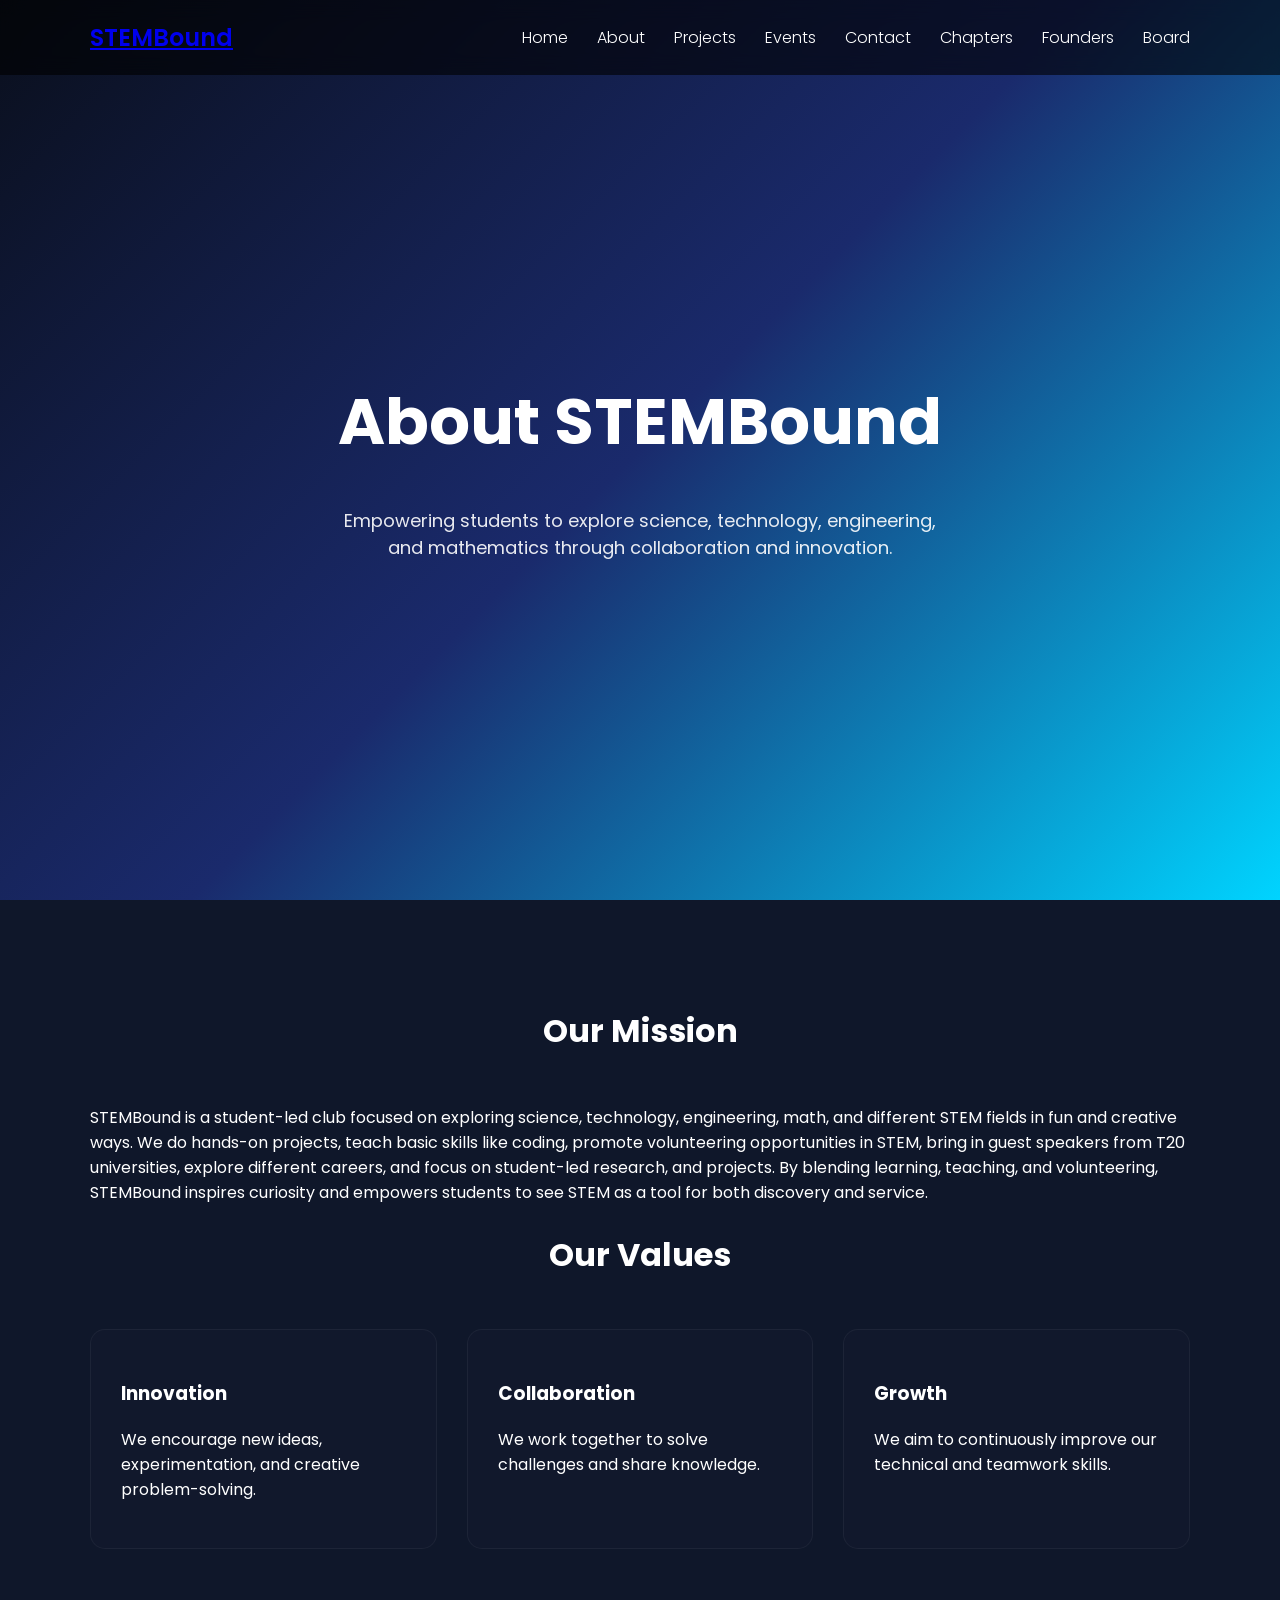
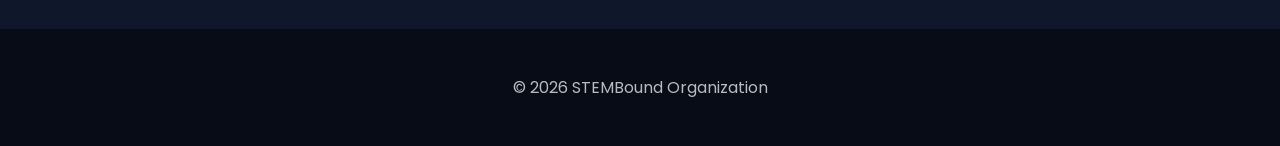
==== about.html @ 4c69267e "Update about.html" ====
<!DOCTYPE html>
<html>
<head>
<title>STEMBound</title>
<link rel="icon" href="stembound-logo.png">
<link href="https://fonts.googleapis.com/css2?family=Poppins:wght@300;400;600&display=swap" rel="stylesheet">
<link rel="stylesheet" href="style.css">
<meta name="viewport" content="width=device-width, initial-scale=1.0">
</head>
<body>

<header>
  <div class="navbar">
    <a href="index.html" class="logo">STEMBound</a>
    <nav>
      <a href="index.html">Home</a>
      <a href="about.html" class="active">About</a>
      <a href="projects.html">Projects</a>
      <a href="events.html">Events</a>
      <a href="contact.html">Contact</a>
      <a href="chapters.html">Chapters</a>
      <a href="founders.html">Founders</a>
      <a href="board.html">Board</a>
    </nav>
  </div>
</header>

<main>
  <section class="hero">
    <h1>About STEMBound</h1>
    <p>Empowering students to explore science, technology, engineering, and mathematics through collaboration and innovation.</p>
  </section>

  <section class="container">
    <h2 class="section-title">Our Mission</h2>
    <p>STEMBound is a student-led club focused on exploring science, technology, engineering, math, and different STEM fields in fun and creative ways. We do hands-on projects, teach basic skills like coding, promote volunteering opportunities in STEM, bring in guest speakers from T20 universities, explore different careers, and focus on student-led research, and projects. By blending learning, teaching, and volunteering, STEMBound inspires curiosity and empowers students to see STEM as a tool for both discovery and service.</p>

    <h2 class="section-title">Our Values</h2>
    <div class="cards">
      <div class="card">
        <h3>Innovation</h3>
        <p>We encourage new ideas, experimentation, and creative problem-solving.</p>
      </div>
      <div class="card">
        <h3>Collaboration</h3>
        <p>We work together to solve challenges and share knowledge.</p>
      </div>
      <div class="card">
        <h3>Growth</h3>
        <p>We aim to continuously improve our technical and teamwork skills.</p>
      </div>
    </div>
  </section>
</main>

<footer>
  <p>© 2026 STEMBound Organization</p>
</footer>

<script src="script.js"></script>
</body>
</html>
---- style.css ----
body {
    display: flex;
    flex-direction: column;
    min-height: 100vh; /* full viewport height */
    margin: 0;
    font-family: 'Poppins', sans-serif;
    background-color: #0f172a;
    color: white;
}

main {
    flex: 1; /* fills remaining space between header and footer */
}


header {
    position: fixed;
    width: 100%;
    top: 0;
    background: rgba(0,0,0,0.6);
    backdrop-filter: blur(10px);
    z-index: 1000;
}

.navbar {
    display: flex;
    justify-content: space-between;
    align-items: center;
    max-width: 1100px;
    margin: auto;
    padding: 20px;
}

.logo {
    font-size: 24px;
    font-weight: 600;
}

nav a {
    color: white;
    text-decoration: none;
    margin-left: 25px;
    font-weight: 300;
    transition: 0.3s;
}

nav a:hover {
    color: #00d4ff;
}


.hero {
    min-height: calc(100vh - 100px); /* fills screen minus header */
    display: flex;
    flex-direction: column;
    justify-content: center; /* vertical centering */
    align-items: center;
    text-align: center;
    padding-top: 50px; /* ensures title isn't cut off */
    padding-bottom: 50px; /* breathing room on shorter screens */
    background: linear-gradient(135deg, #0a0f1c, #1a2a6c, #00d4ff);
}

.hero h1 {
    font-size: 64px;
    margin-bottom: 20px;
}

.hero p {
    max-width: 600px;
    font-size: 18px;
    opacity: 0.9;
}

.button {
    margin-top: 30px;
    padding: 12px 25px;
    background: #00d4ff;
    color: black;
    border-radius: 30px;
    text-decoration: none;
    font-weight: 600;
    transition: 0.3s;
}

.button:hover {
    background: white;
}


.container {
    max-width: 1100px;
    margin: auto;
    padding: 80px 20px; /* spacing inside content */
}

/* optional spacing after hero */
main .container:first-of-type {
    margin-top: 40px; /* prevents content from being too close to hero */
}

.section-title {
    text-align: center;
    margin-bottom: 50px;
    font-size: 32px;
}

/* Cards */
.cards {
    display: grid;
    grid-template-columns: repeat(auto-fit, minmax(250px, 1fr));
    gap: 30px;
}

.card {
    background: #11182c;
    padding: 30px;
    border-radius: 15px;
    transition: 0.3s;
    border: 1px solid rgba(255,255,255,0.05);
}

.card:hover {
    transform: translateY(-10px);
    box-shadow: 0 10px 30px rgba(0,212,255,0.3);
}


footer {
    text-align: center;
    padding: 30px;
    background: #05080f;
    opacity: 0.7;
    margin-top: auto; /* sticks footer to bottom if content is short */
}
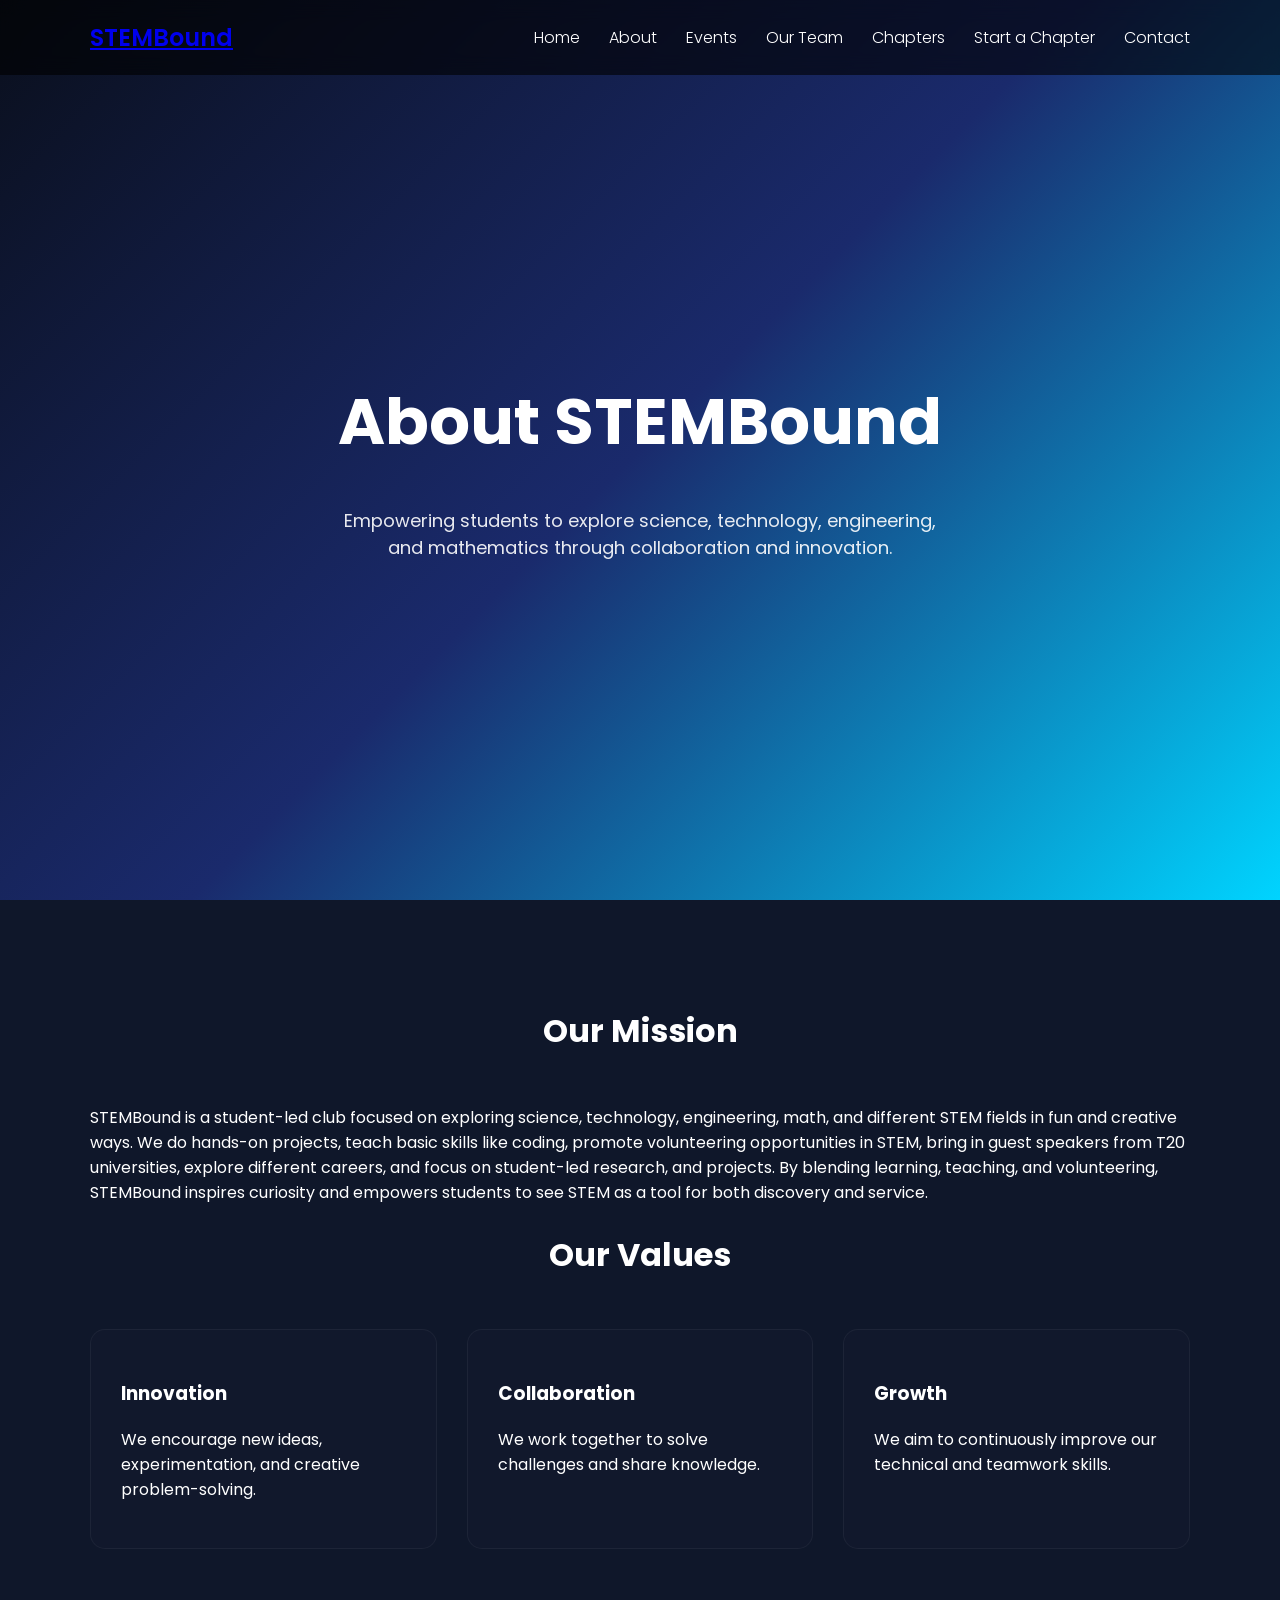
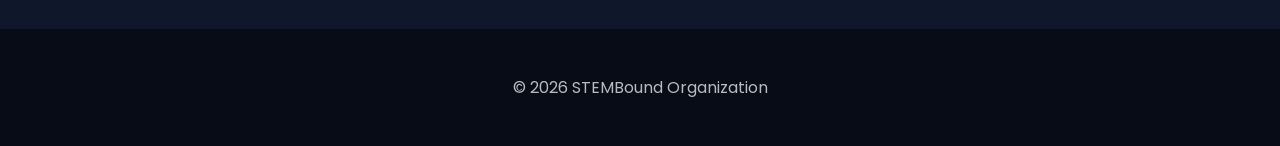
==== commit b8a40b96: "Update about.html" ====
--- a/about.html
+++ b/about.html
@@ -13,14 +13,13 @@
   <div class="navbar">
     <a href="index.html" class="logo">STEMBound</a>
     <nav>
-      <a href="index.html">Home</a>
-      <a href="about.html" class="active">About</a>
-      <a href="projects.html">Projects</a>
-      <a href="events.html">Events</a>
-      <a href="contact.html">Contact</a>
-      <a href="chapters.html">Chapters</a>
-      <a href="founders.html">Founders</a>
-      <a href="board.html">Board</a>
+  <a href="index.html">Home</a>
+  <a href="about.html">About</a>
+  <a href="events.html">Events</a>
+  <a href="team.html">Our Team</a>
+  <a href="chapters.html">Chapters</a>
+  <a href="start-chapter.html">Start a Chapter</a>
+  <a href="contact.html">Contact</a>
     </nav>
   </div>
 </header>
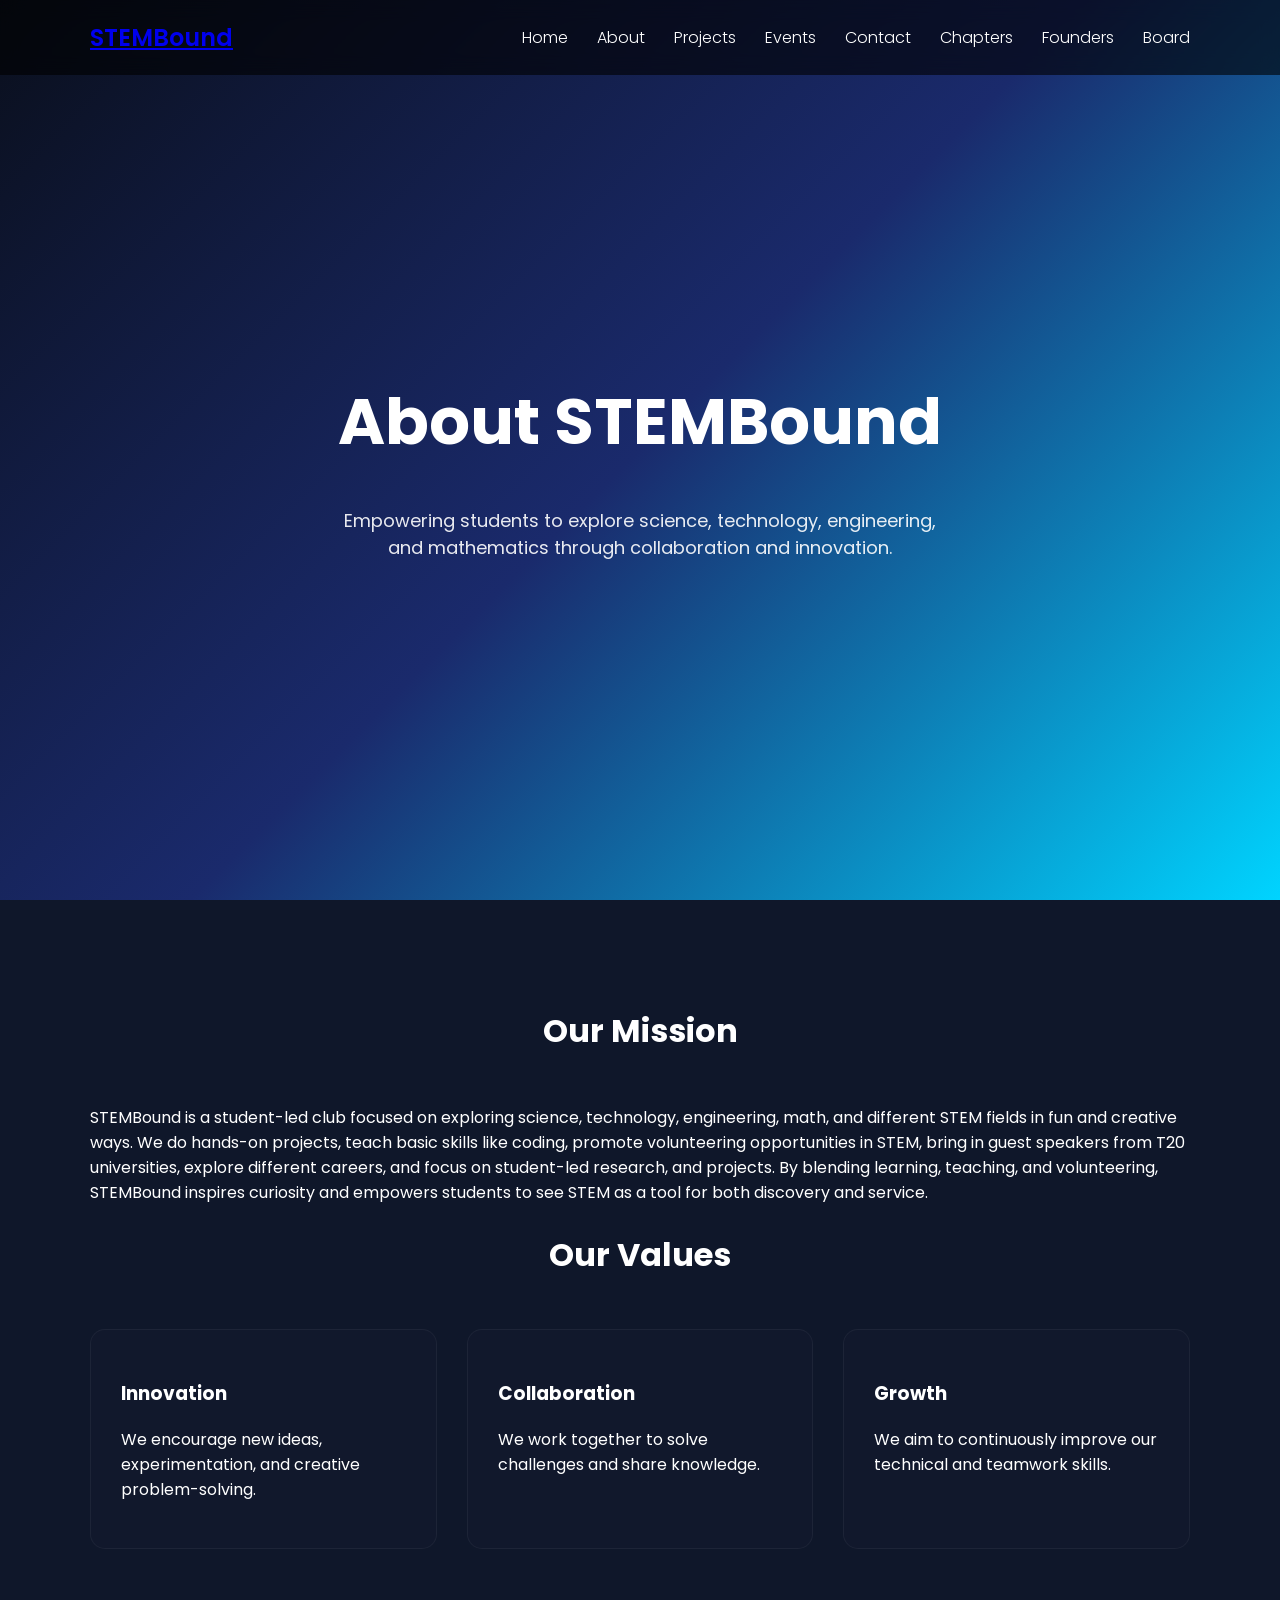
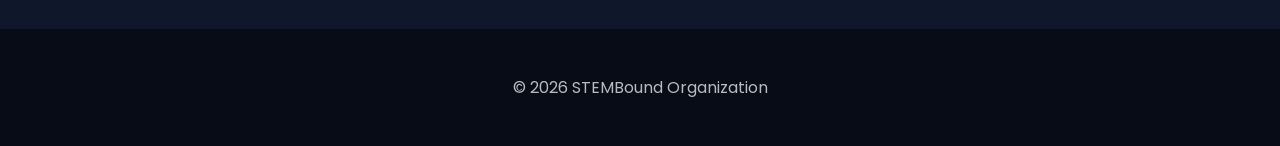
==== commit 4fe2ada7: "Update about.html" ====
--- a/about.html
+++ b/about.html
@@ -12,15 +12,16 @@
 <header>
   <div class="navbar">
     <a href="index.html" class="logo">STEMBound</a>
-    <nav>
+<nav>
   <a href="index.html">Home</a>
   <a href="about.html">About</a>
+  <a href="projects.html">Projects</a>
   <a href="events.html">Events</a>
-  <a href="team.html">Our Team</a>
+  <a href="contact.html">Contact</a>
   <a href="chapters.html">Chapters</a>
-  <a href="start-chapter.html">Start a Chapter</a>
-  <a href="contact.html">Contact</a>
-    </nav>
+  <a href="founders.html">Founders</a>
+  <a href="board.html">Board</a>
+</nav>
   </div>
 </header>
 
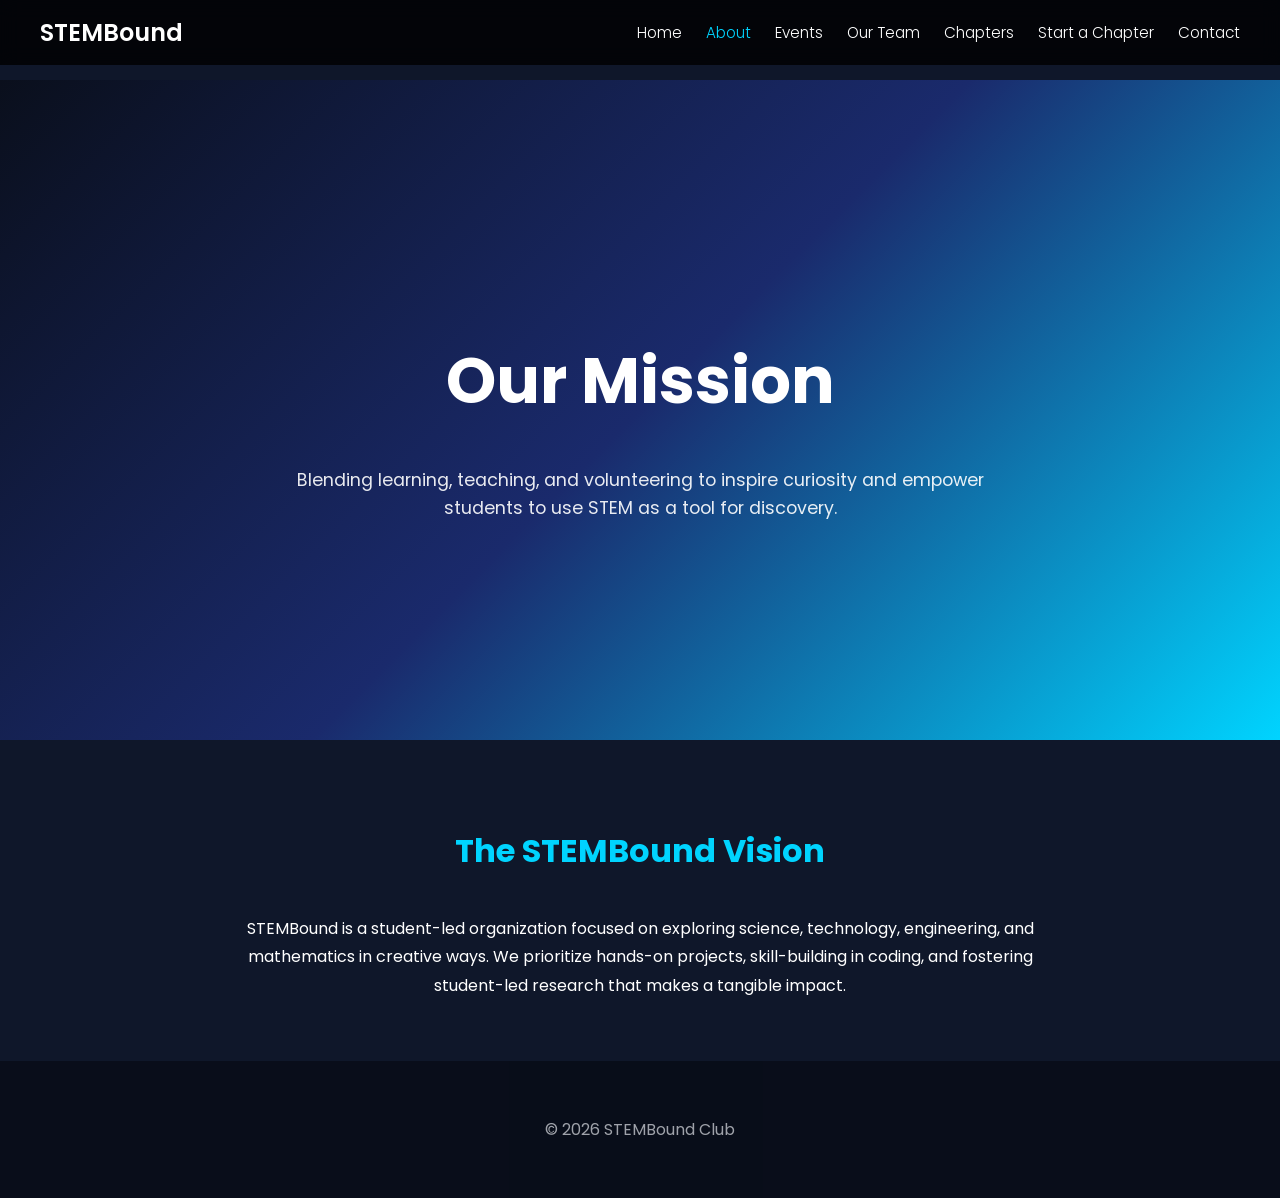
==== commit d3f738d4: "Update about.html" ====
--- a/about.html
+++ b/about.html
@@ -1,62 +1,41 @@
 <!DOCTYPE html>
-<html>
+<html lang="en">
 <head>
-<title>STEMBound</title>
-<link rel="icon" href="stembound-logo.png">
-<link href="https://fonts.googleapis.com/css2?family=Poppins:wght@300;400;600&display=swap" rel="stylesheet">
-<link rel="stylesheet" href="style.css">
-<meta name="viewport" content="width=device-width, initial-scale=1.0">
+    <title>About | STEMBound</title>
+    <link rel="icon" href="stembound-logo.png">
+    <link href="https://fonts.googleapis.com/css2?family=Poppins:wght@300;400;600&display=swap" rel="stylesheet">
+    <link rel="stylesheet" href="style.css">
 </head>
 <body>
-
 <header>
   <div class="navbar">
     <a href="index.html" class="logo">STEMBound</a>
-<nav>
-  <a href="index.html">Home</a>
-  <a href="about.html">About</a>
-  <a href="projects.html">Projects</a>
-  <a href="events.html">Events</a>
-  <a href="contact.html">Contact</a>
-  <a href="chapters.html">Chapters</a>
-  <a href="founders.html">Founders</a>
-  <a href="board.html">Board</a>
-</nav>
+    <nav>
+      <a href="index.html">Home</a>
+      <a href="about.html" class="active">About</a>
+      <a href="events.html">Events</a>
+      <a href="team.html">Our Team</a>
+      <a href="chapters.html">Chapters</a>
+      <a href="start-chapter.html">Start a Chapter</a>
+      <a href="contact.html">Contact</a>
+    </nav>
   </div>
 </header>
 
 <main>
   <section class="hero">
-    <h1>About STEMBound</h1>
-    <p>Empowering students to explore science, technology, engineering, and mathematics through collaboration and innovation.</p>
+    <h1>Our Mission</h1>
+    <p>Blending learning, teaching, and volunteering to inspire curiosity and empower students to use STEM as a tool for discovery.</p>
   </section>
 
   <section class="container">
-    <h2 class="section-title">Our Mission</h2>
-    <p>STEMBound is a student-led club focused on exploring science, technology, engineering, math, and different STEM fields in fun and creative ways. We do hands-on projects, teach basic skills like coding, promote volunteering opportunities in STEM, bring in guest speakers from T20 universities, explore different careers, and focus on student-led research, and projects. By blending learning, teaching, and volunteering, STEMBound inspires curiosity and empowers students to see STEM as a tool for both discovery and service.</p>
-
-    <h2 class="section-title">Our Values</h2>
-    <div class="cards">
-      <div class="card">
-        <h3>Innovation</h3>
-        <p>We encourage new ideas, experimentation, and creative problem-solving.</p>
-      </div>
-      <div class="card">
-        <h3>Collaboration</h3>
-        <p>We work together to solve challenges and share knowledge.</p>
-      </div>
-      <div class="card">
-        <h3>Growth</h3>
-        <p>We aim to continuously improve our technical and teamwork skills.</p>
-      </div>
-    </div>
+    <h2 class="section-title">The STEMBound Vision</h2>
+    <p style="text-align: center; max-width: 800px; margin: auto; line-height: 1.8;">
+        STEMBound is a student-led organization focused on exploring science, technology, engineering, and mathematics in creative ways. 
+        We prioritize hands-on projects, skill-building in coding, and fostering student-led research that makes a tangible impact.
+    </p>
   </section>
 </main>
-
-<footer>
-  <p>© 2026 STEMBound Organization</p>
-</footer>
-
-<script src="script.js"></script>
+<footer><p>© 2026 STEMBound Club</p></footer>
 </body>
 </html>
--- a/style.css
+++ b/style.css
@@ -1,8 +1,8 @@
-
+/* General Layout */
 body {
     display: flex;
     flex-direction: column;
-    min-height: 100vh; /* full viewport height */
+    min-height: 100vh;
     margin: 0;
     font-family: 'Poppins', sans-serif;
     background-color: #0f172a;
@@ -10,15 +10,15 @@
 }
 
 main {
-    flex: 1; /* fills remaining space between header and footer */
+    flex: 1;
+    padding-top: 80px; /* Offset for fixed header */
 }
-
 
 header {
     position: fixed;
     width: 100%;
     top: 0;
-    background: rgba(0,0,0,0.6);
+    background: rgba(0,0,0,0.8);
     backdrop-filter: blur(10px);
     z-index: 1000;
 }
@@ -27,110 +27,134 @@
     display: flex;
     justify-content: space-between;
     align-items: center;
-    max-width: 1100px;
+    max-width: 1200px;
     margin: auto;
-    padding: 20px;
+    padding: 15px 20px;
 }
 
 .logo {
     font-size: 24px;
     font-weight: 600;
+    text-decoration: none;
+    color: white;
 }
 
 nav a {
     color: white;
     text-decoration: none;
-    margin-left: 25px;
+    margin-left: 20px;
     font-weight: 300;
     transition: 0.3s;
+    font-size: 0.95rem;
 }
 
-nav a:hover {
+nav a:hover, nav a.active {
     color: #00d4ff;
 }
 
-
+/* Hero Section */
 .hero {
-    min-height: calc(100vh - 100px); /* fills screen minus header */
+    min-height: 60vh;
     display: flex;
     flex-direction: column;
-    justify-content: center; /* vertical centering */
+    justify-content: center;
     align-items: center;
     text-align: center;
-    padding-top: 50px; /* ensures title isn't cut off */
-    padding-bottom: 50px; /* breathing room on shorter screens */
+    padding: 60px 20px;
     background: linear-gradient(135deg, #0a0f1c, #1a2a6c, #00d4ff);
 }
 
-.hero h1 {
-    font-size: 64px;
-    margin-bottom: 20px;
-}
+.hero h1 { font-size: 64px; margin-bottom: 20px; }
+.hero p { max-width: 700px; font-size: 1.1rem; opacity: 0.9; line-height: 1.6; }
 
-.hero p {
-    max-width: 600px;
-    font-size: 18px;
-    opacity: 0.9;
-}
-
-.button {
-    margin-top: 30px;
-    padding: 12px 25px;
-    background: #00d4ff;
-    color: black;
-    border-radius: 30px;
-    text-decoration: none;
-    font-weight: 600;
-    transition: 0.3s;
-}
-
-.button:hover {
-    background: white;
-}
-
-
+/* Containers & Cards */
 .container {
     max-width: 1100px;
     margin: auto;
-    padding: 80px 20px; /* spacing inside content */
+    padding: 60px 20px;
 }
 
-/* optional spacing after hero */
-main .container:first-of-type {
-    margin-top: 40px; /* prevents content from being too close to hero */
-}
+.section-title { text-align: center; margin-bottom: 40px; font-size: 32px; color: #00d4ff; }
 
-.section-title {
-    text-align: center;
-    margin-bottom: 50px;
-    font-size: 32px;
-}
-
-/* Cards */
 .cards {
     display: grid;
-    grid-template-columns: repeat(auto-fit, minmax(250px, 1fr));
-    gap: 30px;
+    grid-template-columns: repeat(auto-fit, minmax(300px, 1fr));
+    gap: 25px;
 }
 
 .card {
     background: #11182c;
     padding: 30px;
     border-radius: 15px;
+    border: 1px solid rgba(255,255,255,0.05);
     transition: 0.3s;
-    border: 1px solid rgba(255,255,255,0.05);
 }
 
-.card:hover {
-    transform: translateY(-10px);
-    box-shadow: 0 10px 30px rgba(0,212,255,0.3);
+.card:hover { transform: translateY(-5px); box-shadow: 0 10px 30px rgba(0,212,255,0.2); }
+
+/* Horizontal Team Layout */
+.team-card {
+    display: flex;
+    align-items: center;
+    background: #11182c;
+    border-radius: 20px;
+    padding: 40px;
+    margin-bottom: 40px;
+    gap: 40px;
+    border: 1px solid rgba(0,212,255,0.1);
 }
 
+.team-info { flex: 2; }
+.team-info h3 { font-size: 28px; margin-bottom: 5px; color: #00d4ff; }
+.role { font-weight: 600; color: #8892b0; margin-bottom: 15px; display: block; }
 
-footer {
-    text-align: center;
-    padding: 30px;
-    background: #05080f;
-    opacity: 0.7;
-    margin-top: auto; /* sticks footer to bottom if content is short */
+.team-photo { flex: 1; display: flex; justify-content: center; }
+.team-photo img {
+    width: 220px;
+    height: 220px;
+    border-radius: 20px;
+    object-fit: cover;
+    border: 2px solid #00d4ff;
 }
+
+/* Contact Form */
+.contact-form {
+    max-width: 600px;
+    margin: auto;
+    display: flex;
+    flex-direction: column;
+    gap: 15px;
+}
+
+.contact-form input, .contact-form textarea {
+    padding: 15px;
+    border-radius: 8px;
+    border: 1px solid #1e293b;
+    background: #1e293b;
+    color: white;
+    font-family: inherit;
+}
+
+.button {
+    padding: 12px 25px;
+    background: #00d4ff;
+    color: #0f172a;
+    border: none;
+    border-radius: 30px;
+    text-decoration: none;
+    font-weight: 600;
+    cursor: pointer;
+    transition: 0.3s;
+    display: inline-block;
+}
+
+.button:hover { background: white; }
+
+footer { text-align: center; padding: 40px; background: #05080f; opacity: 0.6; margin-top: auto; }
+
+/* Responsive */
+@media (max-width: 768px) {
+    .team-card { flex-direction: column; text-align: center; }
+    .team-photo { order: -1; }
+    .hero h1 { font-size: 40px; }
+}
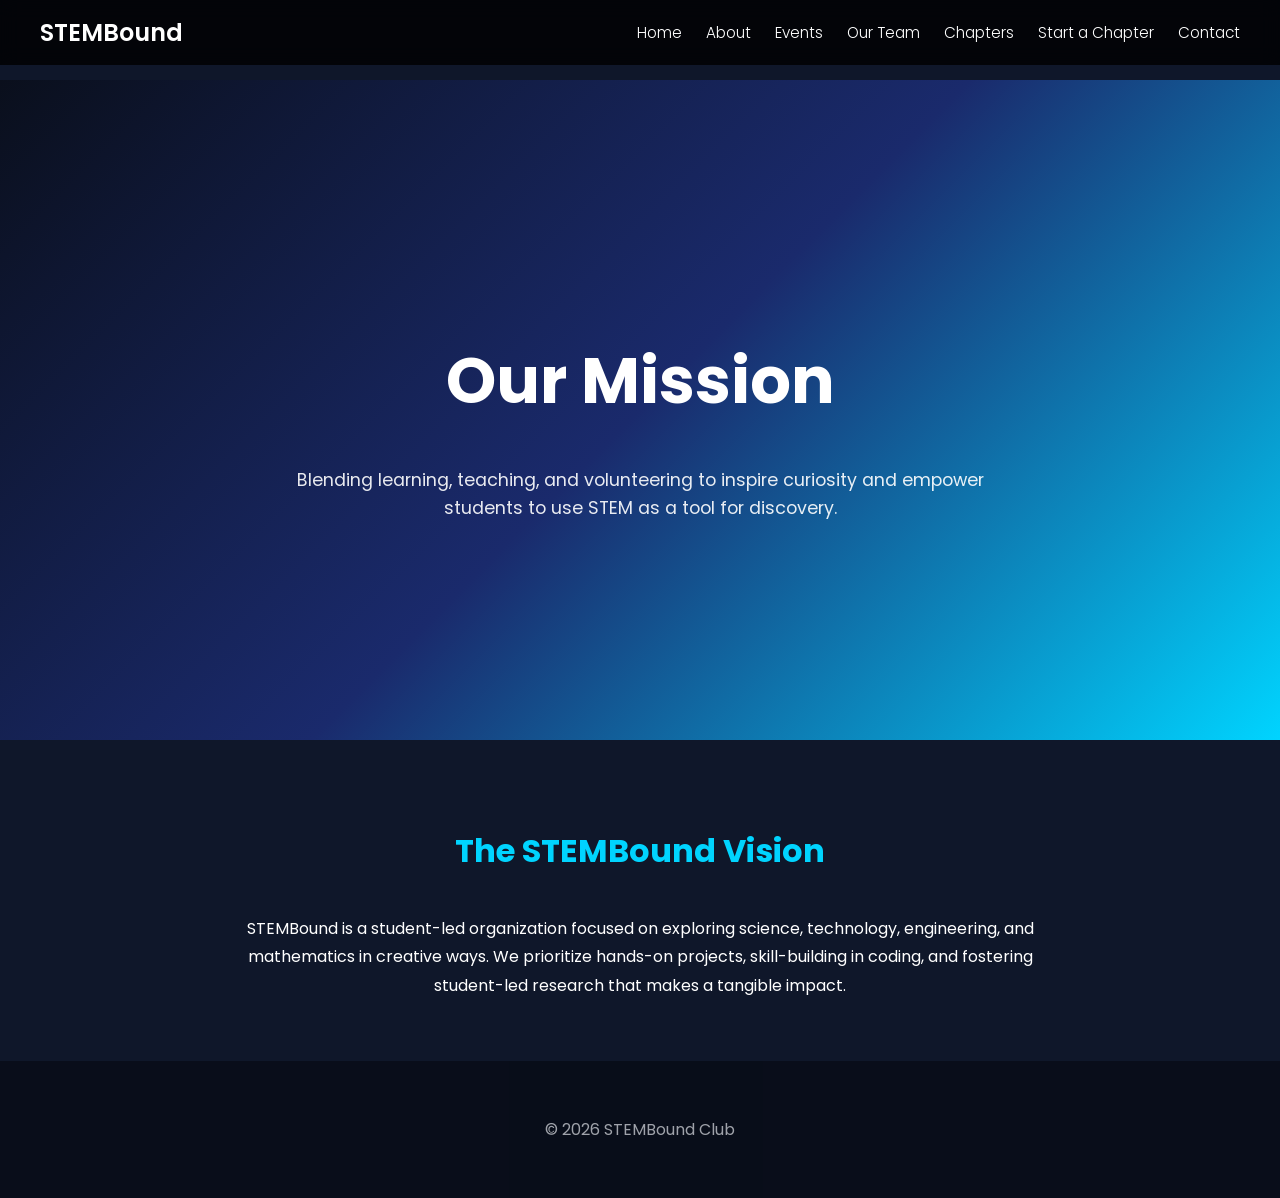
==== commit 40e9b201: "Update about.html" ====
--- a/about.html
+++ b/about.html
@@ -11,14 +11,14 @@
   <div class="navbar">
     <a href="index.html" class="logo">STEMBound</a>
     <nav>
-      <a href="index.html">Home</a>
-      <a href="about.html" class="active">About</a>
-      <a href="events.html">Events</a>
-      <a href="team.html">Our Team</a>
-      <a href="chapters.html">Chapters</a>
-      <a href="start-chapter.html">Start a Chapter</a>
-      <a href="contact.html">Contact</a>
-    </nav>
+  <a href="index.html">Home</a>
+  <a href="about.html">About</a>
+  <a href="events.html">Events</a>
+  <a href="team.html">Our Team</a>
+  <a href="chapters.html">Chapters</a>
+  <a href="start-chapter.html">Start a Chapter</a>
+  <a href="contact.html">Contact</a>
+</nav>
   </div>
 </header>
 
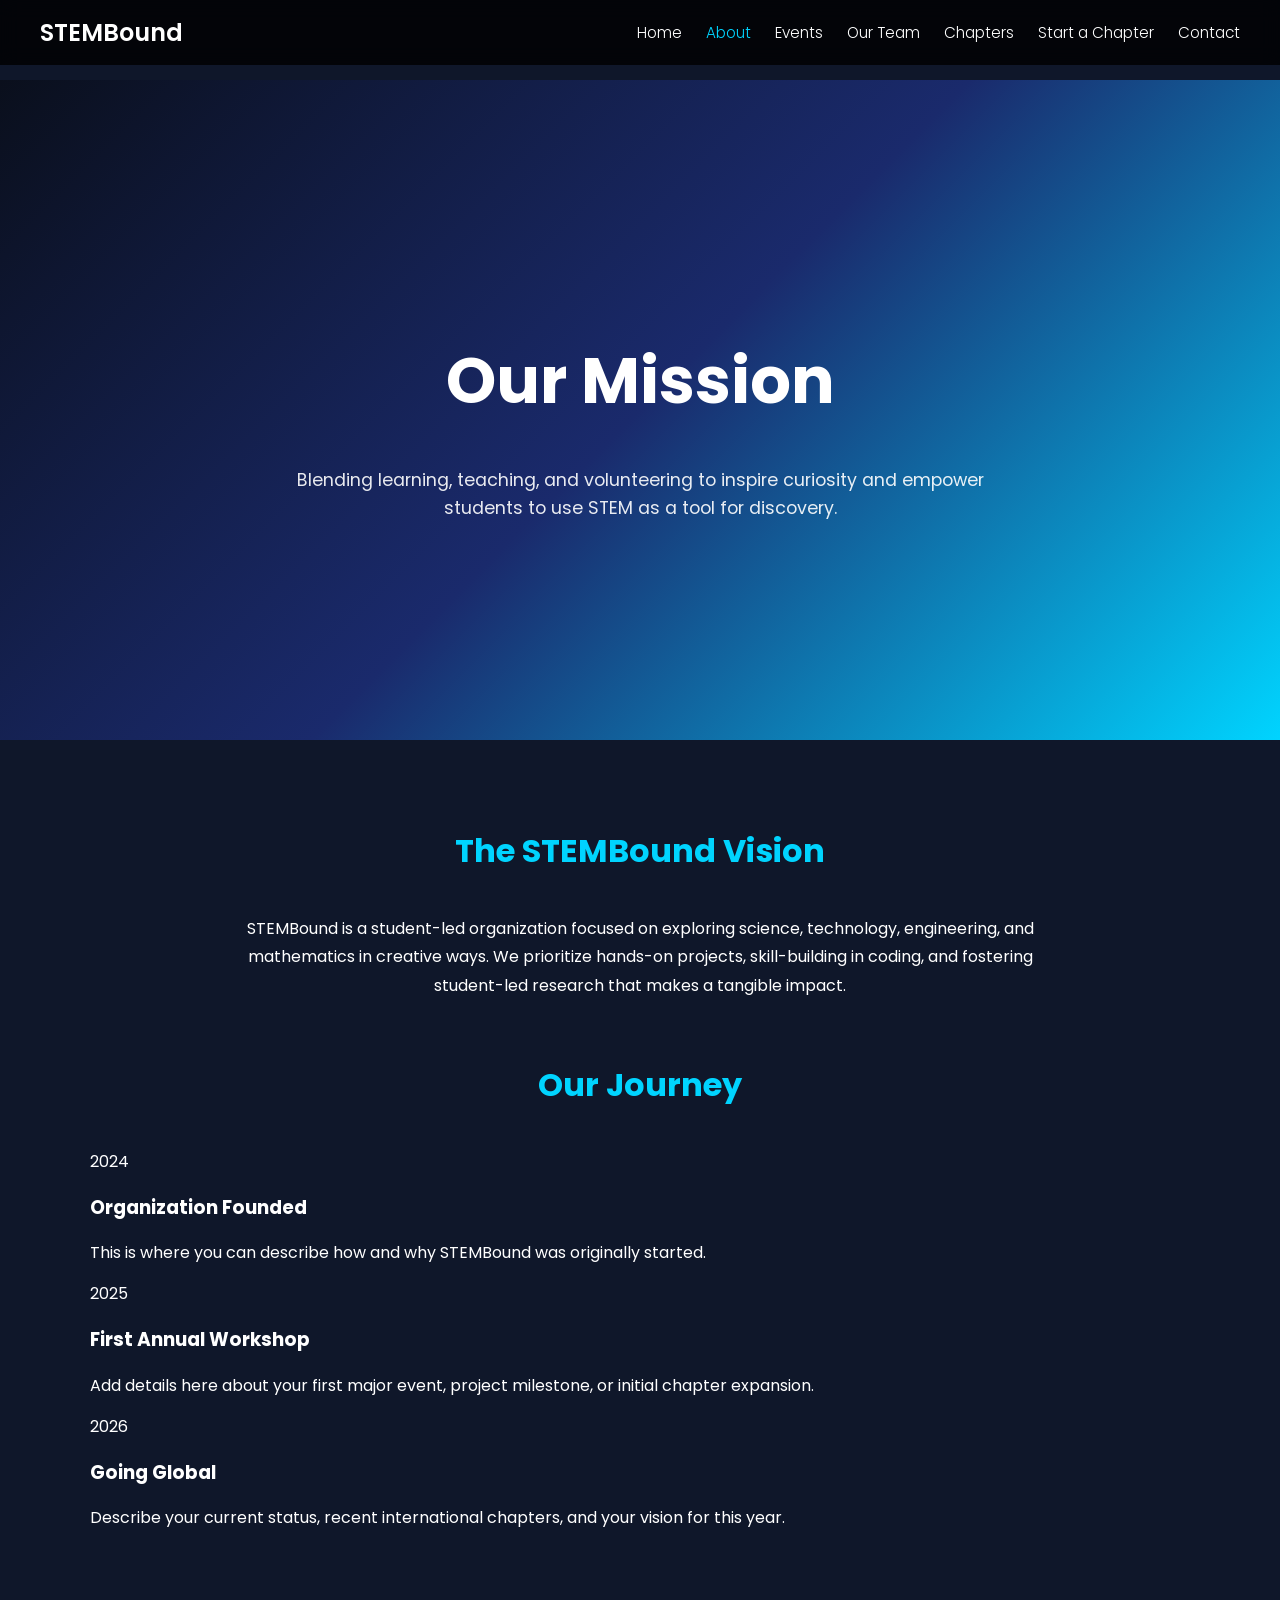
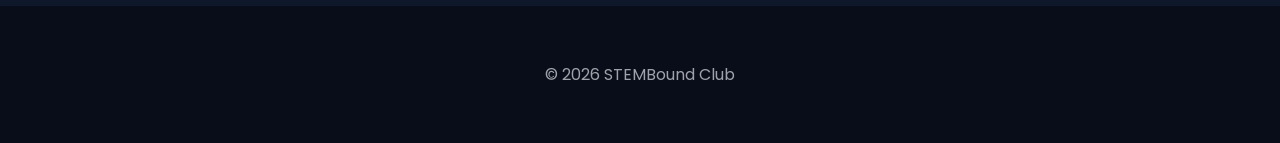
==== commit f02c6a9c: "Update about.html" ====
--- a/about.html
+++ b/about.html
@@ -11,14 +11,14 @@
   <div class="navbar">
     <a href="index.html" class="logo">STEMBound</a>
     <nav>
-  <a href="index.html">Home</a>
-  <a href="about.html">About</a>
-  <a href="events.html">Events</a>
-  <a href="team.html">Our Team</a>
-  <a href="chapters.html">Chapters</a>
-  <a href="start-chapter.html">Start a Chapter</a>
-  <a href="contact.html">Contact</a>
-</nav>
+      <a href="index.html">Home</a>
+      <a href="about.html" class="active">About</a>
+      <a href="events.html">Events</a>
+      <a href="team.html">Our Team</a>
+      <a href="chapters.html">Chapters</a>
+      <a href="start-chapter.html">Start a Chapter</a>
+      <a href="contact.html">Contact</a>
+    </nav>
   </div>
 </header>
 
@@ -30,10 +30,35 @@
 
   <section class="container">
     <h2 class="section-title">The STEMBound Vision</h2>
-    <p style="text-align: center; max-width: 800px; margin: auto; line-height: 1.8;">
+    <p style="text-align: center; max-width: 800px; margin: auto; line-height: 1.8; margin-bottom: 60px;">
         STEMBound is a student-led organization focused on exploring science, technology, engineering, and mathematics in creative ways. 
         We prioritize hands-on projects, skill-building in coding, and fostering student-led research that makes a tangible impact.
     </p>
+
+    <h2 class="section-title">Our Journey</h2>
+    <div class="timeline">
+      <div class="timeline-item">
+        <div class="timeline-date">2024</div>
+        <div class="timeline-content">
+          <h3>Organization Founded</h3>
+          <p>This is where you can describe how and why STEMBound was originally started.</p>
+        </div>
+      </div>
+      <div class="timeline-item">
+        <div class="timeline-date">2025</div>
+        <div class="timeline-content">
+          <h3>First Annual Workshop</h3>
+          <p>Add details here about your first major event, project milestone, or initial chapter expansion.</p>
+        </div>
+      </div>
+      <div class="timeline-item">
+        <div class="timeline-date">2026</div>
+        <div class="timeline-content">
+          <h3>Going Global</h3>
+          <p>Describe your current status, recent international chapters, and your vision for this year.</p>
+        </div>
+      </div>
+    </div>
   </section>
 </main>
 <footer><p>© 2026 STEMBound Club</p></footer>
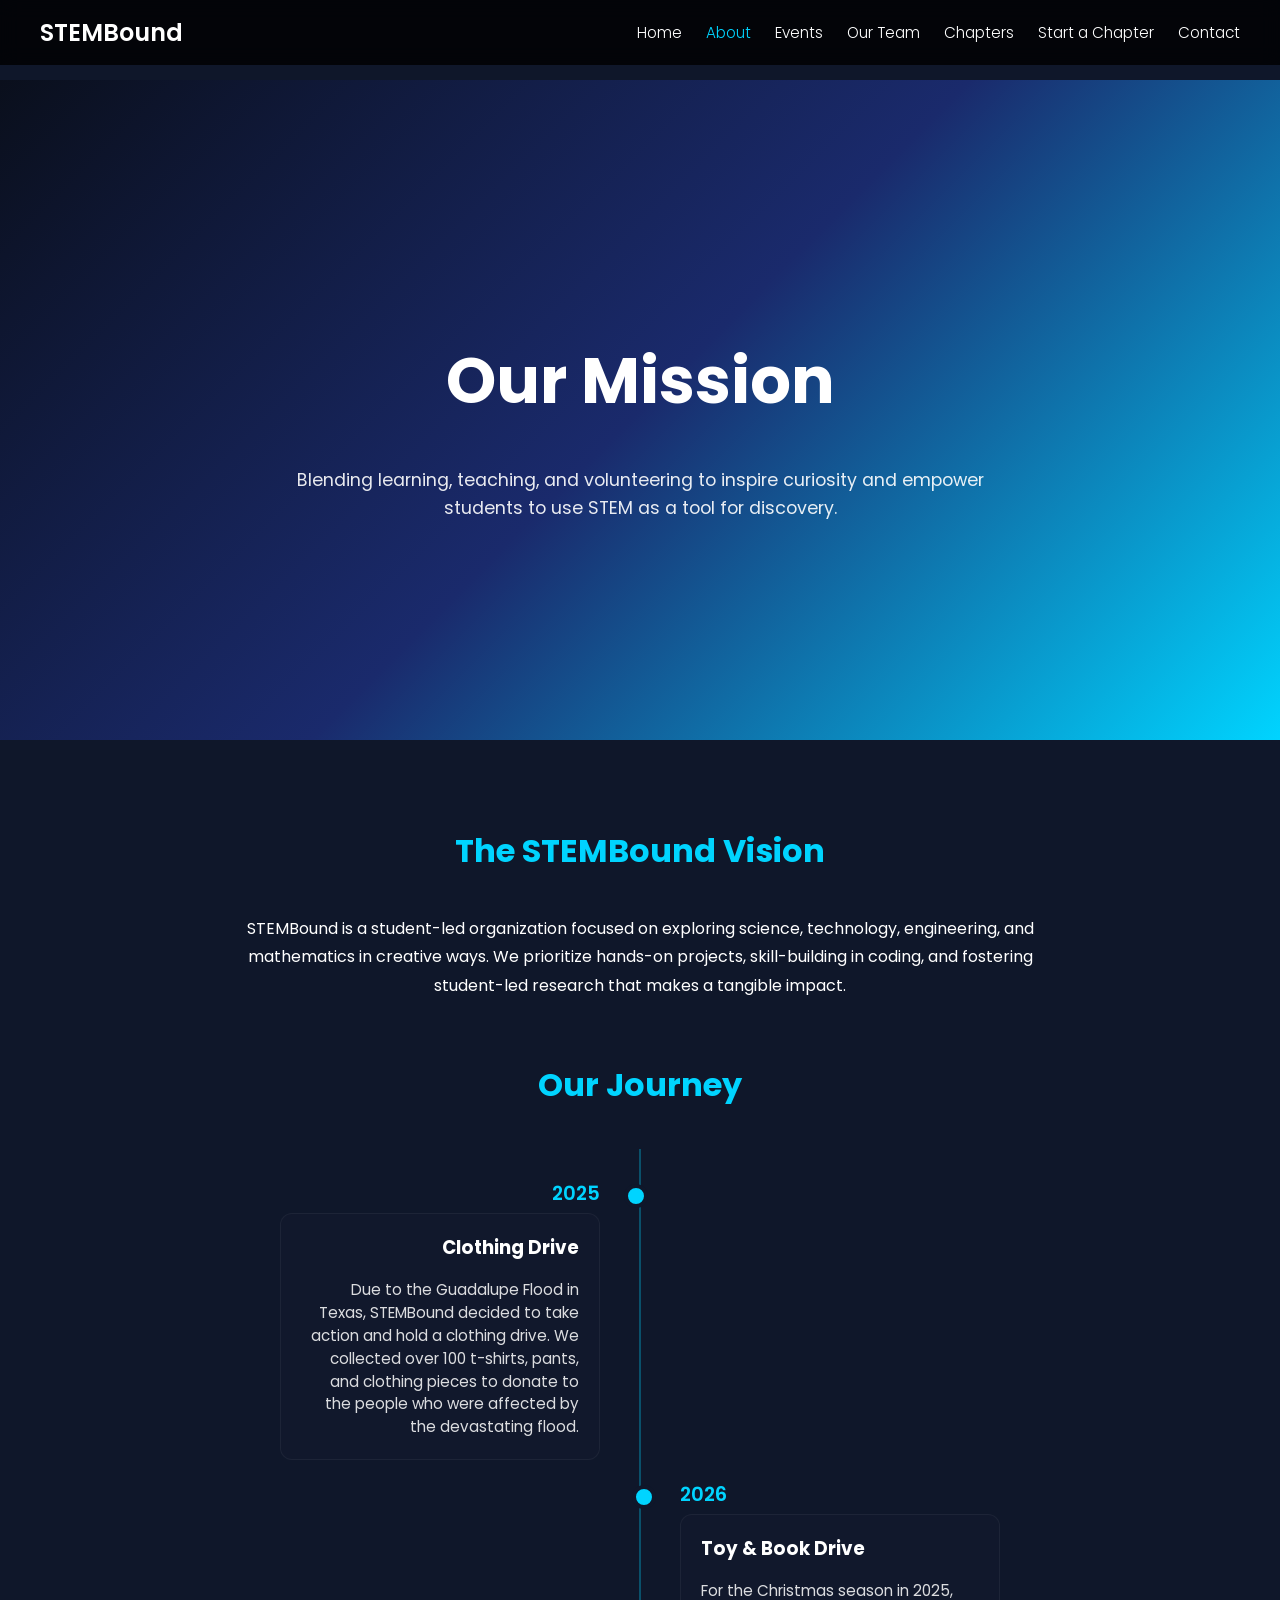
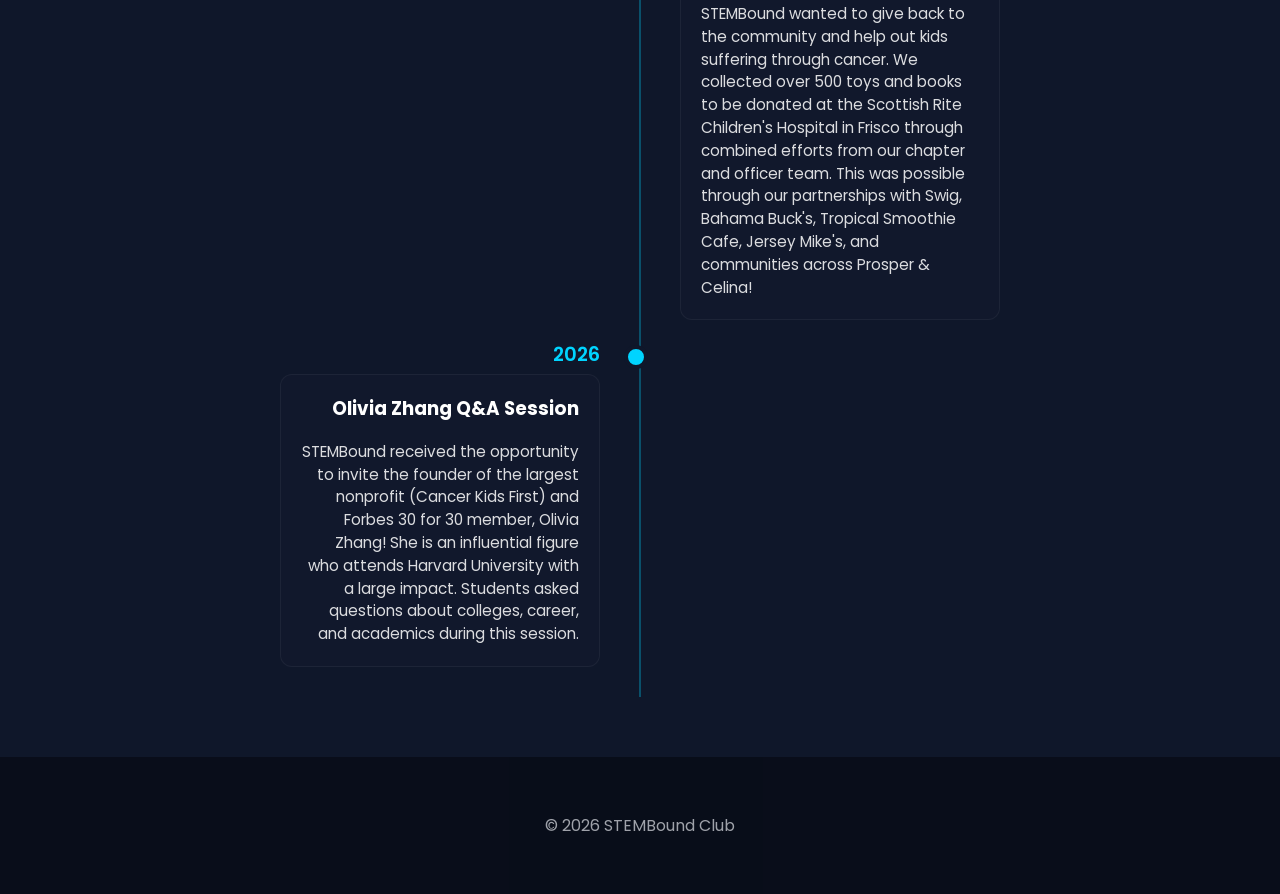
==== commit 48b405b0: "Update about.html" ====
--- a/about.html
+++ b/about.html
@@ -38,24 +38,24 @@
     <h2 class="section-title">Our Journey</h2>
     <div class="timeline">
       <div class="timeline-item">
-        <div class="timeline-date">2024</div>
-        <div class="timeline-content">
-          <h3>Organization Founded</h3>
-          <p>This is where you can describe how and why STEMBound was originally started.</p>
-        </div>
-      </div>
-      <div class="timeline-item">
         <div class="timeline-date">2025</div>
         <div class="timeline-content">
-          <h3>First Annual Workshop</h3>
-          <p>Add details here about your first major event, project milestone, or initial chapter expansion.</p>
+          <h3>Clothing Drive</h3>
+          <p>Due to the Guadalupe Flood in Texas, STEMBound decided to take action and hold a clothing drive. We collected over 100 t-shirts, pants, and clothing pieces to donate to the people who were affected by the devastating flood.</p>
         </div>
       </div>
       <div class="timeline-item">
         <div class="timeline-date">2026</div>
         <div class="timeline-content">
-          <h3>Going Global</h3>
-          <p>Describe your current status, recent international chapters, and your vision for this year.</p>
+          <h3>Toy & Book Drive</h3>
+          <p>For the Christmas season in 2025, STEMBound wanted to give back to the community and help out kids suffering through cancer. We collected over 500 toys and books to be donated at the Scottish Rite Children's Hospital in Frisco through combined efforts from our chapter and officer team. This was possible through our partnerships with Swig, Bahama Buck's, Tropical Smoothie Cafe, Jersey Mike's, and communities across Prosper & Celina!</p>
+        </div>
+      </div>
+      <div class="timeline-item">
+        <div class="timeline-date">2026</div>
+        <div class="timeline-content">
+          <h3>Olivia Zhang Q&A Session</h3>
+          <p>STEMBound received the opportunity to invite the founder of the largest nonprofit (Cancer Kids First) and Forbes 30 for 30 member, Olivia Zhang! She is an influential figure who attends Harvard University with a large impact. Students asked questions about colleges, career, and academics during this session.</p>
         </div>
       </div>
     </div>
--- a/style.css
+++ b/style.css
@@ -158,3 +158,131 @@
     .team-photo { order: -1; }
     .hero h1 { font-size: 40px; }
 }
+
+/* --- Timeline Layout (About Page) --- */
+.timeline {
+    position: relative;
+    max-width: 800px;
+    margin: 0 auto;
+    padding: 20px 0;
+}
+
+/* Vertical line through center */
+.timeline::after {
+    content: '';
+    position: absolute;
+    width: 2px;
+    background-color: rgba(0, 212, 255, 0.3);
+    top: 0;
+    bottom: 0;
+    left: 50%;
+    margin-left: -1px;
+}
+
+.timeline-item {
+    padding: 10px 40px;
+    position: relative;
+    background-color: transparent;
+    width: 50%;
+    box-sizing: border-box;
+}
+
+/* Alternating layout left/right */
+.timeline-item:nth-child(odd) { left: 0; text-align: right; }
+.timeline-item:nth-child(even) { left: 50%; text-align: left; }
+
+/* Timeline indicators (dots) */
+.timeline-item::after {
+    content: '';
+    position: absolute;
+    width: 16px;
+    height: 16px;
+    right: -8px;
+    background-color: #00d4ff;
+    border: 4px solid #0f172a;
+    top: 15px;
+    border-radius: 50%;
+    z-index: 1;
+}
+.timeline-item:nth-child(even)::after { left: -8px; }
+
+.timeline-date {
+    font-weight: 600;
+    color: #00d4ff;
+    font-size: 1.2rem;
+    margin-bottom: 5px;
+}
+
+.timeline-content {
+    background: #11182c;
+    padding: 20px;
+    border-radius: 12px;
+    border: 1px solid rgba(255,255,255,0.05);
+}
+.timeline-content h3 { margin-top: 0; color: white; font-size: 1.15rem; }
+.timeline-content p { margin-bottom: 0; font-size: 0.95rem; opacity: 0.85; line-height: 1.5; }
+
+/* Responsive Timeline */
+@media (max-width: 768px) {
+    .timeline::after { left: 31px; }
+    .timeline-item { width: 100%; padding-left: 70px; padding-right: 25px; text-align: left !important; }
+    .timeline-item::after { left: 23px !important; }
+    .timeline-item:nth-child(even) { left: 0; }
+}
+
+
+/* --- Split Event Cards Layout (Events Page) --- */
+.events-list {
+    display: flex;
+    flex-direction: column;
+    gap: 35px;
+}
+
+.event-card {
+    display: flex;
+    background: #11182c;
+    border-radius: 15px;
+    overflow: hidden;
+    border: 1px solid rgba(255, 255, 255, 0.05);
+    transition: 0.3s;
+}
+
+.event-card:hover {
+    transform: translateY(-3px);
+    box-shadow: 0 10px 30px rgba(0, 212, 255, 0.15);
+    border-color: rgba(0, 212, 255, 0.2);
+}
+
+.event-text {
+    flex: 3;
+    padding: 35px;
+    display: flex;
+    flex-direction: column;
+    justify-content: center;
+}
+
+.event-text h3 { margin-top: 0; font-size: 24px; color: #00d4ff; margin-bottom: 8px; }
+.event-date { font-weight: 600; color: #8892b0; margin-bottom: 15px; font-size: 0.95rem; }
+.event-text p { margin-bottom: 0; line-height: 1.6; opacity: 0.9; }
+
+.event-image {
+    flex: 2;
+    min-height: 200px;
+    position: relative;
+}
+
+.event-image img {
+    width: 100%;
+    height: 100%;
+    object-fit: cover;
+    position: absolute;
+    top: 0;
+    left: 0;
+}
+
+/* Responsive Events */
+@media (max-width: 768px) {
+    .event-card { flex-direction: column; }
+    .event-image { order: -1; min-height: 220px; }
+    .event-text { padding: 25px; }
+}
